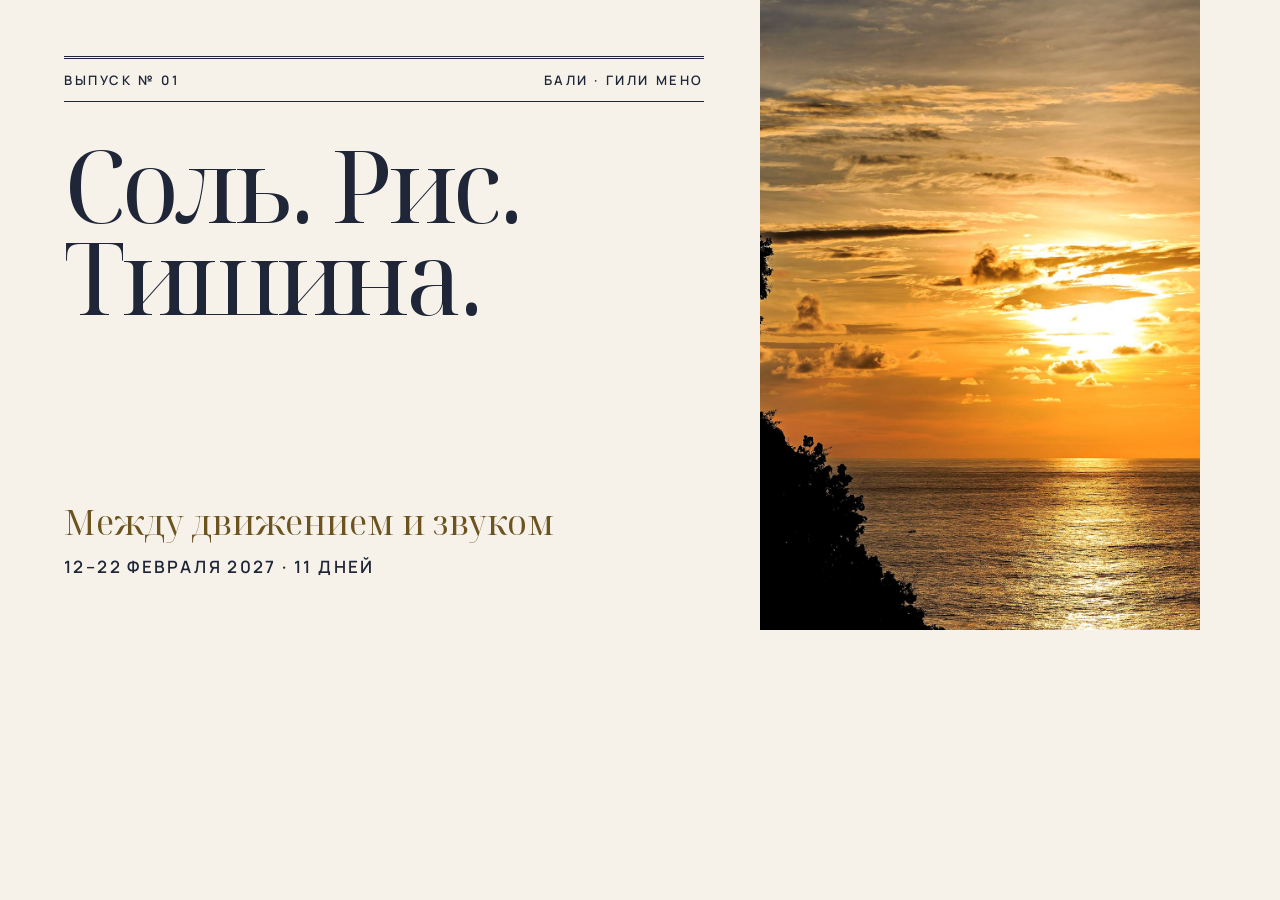
==== _src/scripts/og/og-template.html @ b4a11620 "Bali landing page: site at root, sources in _src Moved from utromaya-code/Vsemaya (bali/). Published" ====
<!DOCTYPE html>
<html lang="ru">
<head>
<meta charset="UTF-8">
<link href="https://fonts.googleapis.com/css2?family=Noto+Serif+Display:wght@400&family=Manrope:wght@500;600&display=swap" rel="stylesheet">
<style>
  * { box-sizing: border-box; margin: 0; }
  body {
    width: 1200px; height: 630px; position: relative; overflow: hidden;
    font-family: 'Manrope', sans-serif; color: #1f2638; background: #f6f2ea;
    display: grid; grid-template-columns: 1fr 440px;
  }
  .in { padding: 56px 56px 52px 64px; display: flex; flex-direction: column; }
  .strip { display: flex; justify-content: space-between; font-size: 13px; font-weight: 600;
    letter-spacing: .2em; text-transform: uppercase; border-top: 3px double #1f2638;
    border-bottom: 1px solid #1f2638; padding: 12px 0; }
  h1 { font-family: 'Noto Serif Display', serif; font-weight: 400; font-size: 100px;
    line-height: .92; letter-spacing: -.035em; margin-top: 36px; }
  h1 span { display: block; }
  .tag { font-family: 'Noto Serif Display', serif; font-weight: 400;
    font-size: 34px; color: #6c5320; margin-top: auto; }
  .dates { font-size: 17px; font-weight: 600; letter-spacing: .14em; text-transform: uppercase; margin-top: 10px; }
  .photo { position: relative; }
  img { position: absolute; inset: 0; width: 100%; height: 100%; object-fit: cover; object-position: 45% 40%; }
</style>
</head>
<body>
  <div class="in">
    <p class="strip"><span>Выпуск № 01</span><span>Бали · Гили Мено</span></p>
    <h1><span>Соль. Рис.</span><span>Тишина.</span></h1>
    <p class="tag">Между движением и звуком</p>
    <p class="dates">12–22 февраля 2027 · 11 дней</p>
  </div>
  <div class="photo"><img src="../../../images/cover.jpg" alt=""></div>
</body>
</html>
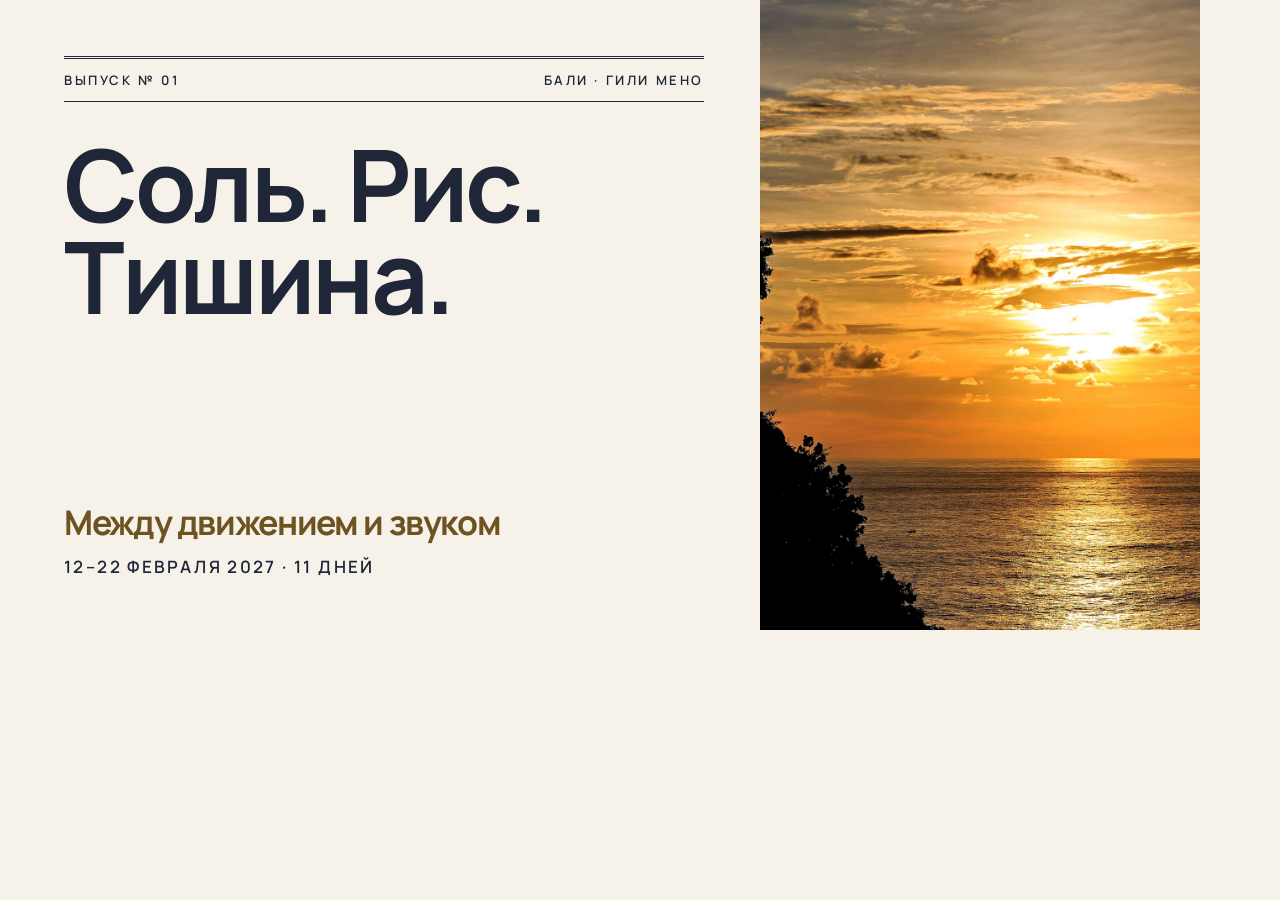
==== commit bc1d5be5: "One typeface across the site: Manrope for headings and text Headings are Manrope 700 with tight trac" ====
--- a/_src/scripts/og/og-template.html
+++ b/_src/scripts/og/og-template.html
@@ -2,7 +2,7 @@
 <html lang="ru">
 <head>
 <meta charset="UTF-8">
-<link href="https://fonts.googleapis.com/css2?family=Noto+Serif+Display:wght@400&family=Manrope:wght@500;600&display=swap" rel="stylesheet">
+<link href="https://fonts.googleapis.com/css2?family=Manrope:wght@500;600;700&display=swap" rel="stylesheet">
 <style>
   * { box-sizing: border-box; margin: 0; }
   body {
@@ -14,10 +14,10 @@
   .strip { display: flex; justify-content: space-between; font-size: 13px; font-weight: 600;
     letter-spacing: .2em; text-transform: uppercase; border-top: 3px double #1f2638;
     border-bottom: 1px solid #1f2638; padding: 12px 0; }
-  h1 { font-family: 'Noto Serif Display', serif; font-weight: 400; font-size: 100px;
+  h1 { font-family: 'Manrope', sans-serif; font-weight: 700; letter-spacing: -.04em; font-size: 100px;
     line-height: .92; letter-spacing: -.035em; margin-top: 36px; }
   h1 span { display: block; }
-  .tag { font-family: 'Noto Serif Display', serif; font-weight: 400;
+  .tag { font-family: 'Manrope', sans-serif; font-weight: 700; letter-spacing: -.04em;
     font-size: 34px; color: #6c5320; margin-top: auto; }
   .dates { font-size: 17px; font-weight: 600; letter-spacing: .14em; text-transform: uppercase; margin-top: 10px; }
   .photo { position: relative; }
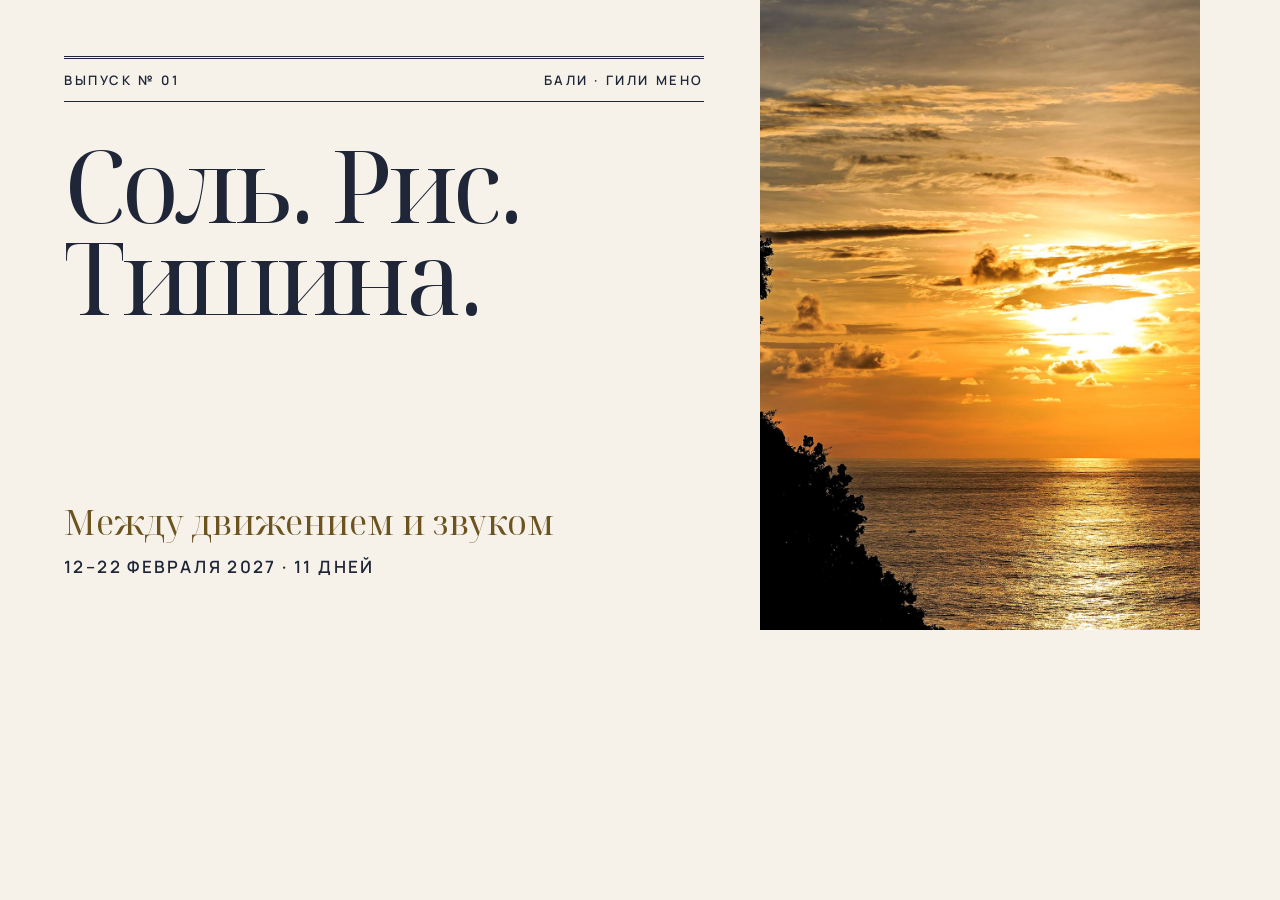
==== commit adc98423: "Serif display font back for headings; copy edits from review - Noto Serif Display returns for large " ====
--- a/_src/scripts/og/og-template.html
+++ b/_src/scripts/og/og-template.html
@@ -2,7 +2,7 @@
 <html lang="ru">
 <head>
 <meta charset="UTF-8">
-<link href="https://fonts.googleapis.com/css2?family=Manrope:wght@500;600;700&display=swap" rel="stylesheet">
+<link href="https://fonts.googleapis.com/css2?family=Noto+Serif+Display:wght@400&family=Manrope:wght@500;600&display=swap" rel="stylesheet">
 <style>
   * { box-sizing: border-box; margin: 0; }
   body {
@@ -14,10 +14,10 @@
   .strip { display: flex; justify-content: space-between; font-size: 13px; font-weight: 600;
     letter-spacing: .2em; text-transform: uppercase; border-top: 3px double #1f2638;
     border-bottom: 1px solid #1f2638; padding: 12px 0; }
-  h1 { font-family: 'Manrope', sans-serif; font-weight: 700; letter-spacing: -.04em; font-size: 100px;
+  h1 { font-family: 'Noto Serif Display', serif; font-weight: 400; font-size: 100px;
     line-height: .92; letter-spacing: -.035em; margin-top: 36px; }
   h1 span { display: block; }
-  .tag { font-family: 'Manrope', sans-serif; font-weight: 700; letter-spacing: -.04em;
+  .tag { font-family: 'Noto Serif Display', serif; font-weight: 400;
     font-size: 34px; color: #6c5320; margin-top: auto; }
   .dates { font-size: 17px; font-weight: 600; letter-spacing: .14em; text-transform: uppercase; margin-top: 10px; }
   .photo { position: relative; }
